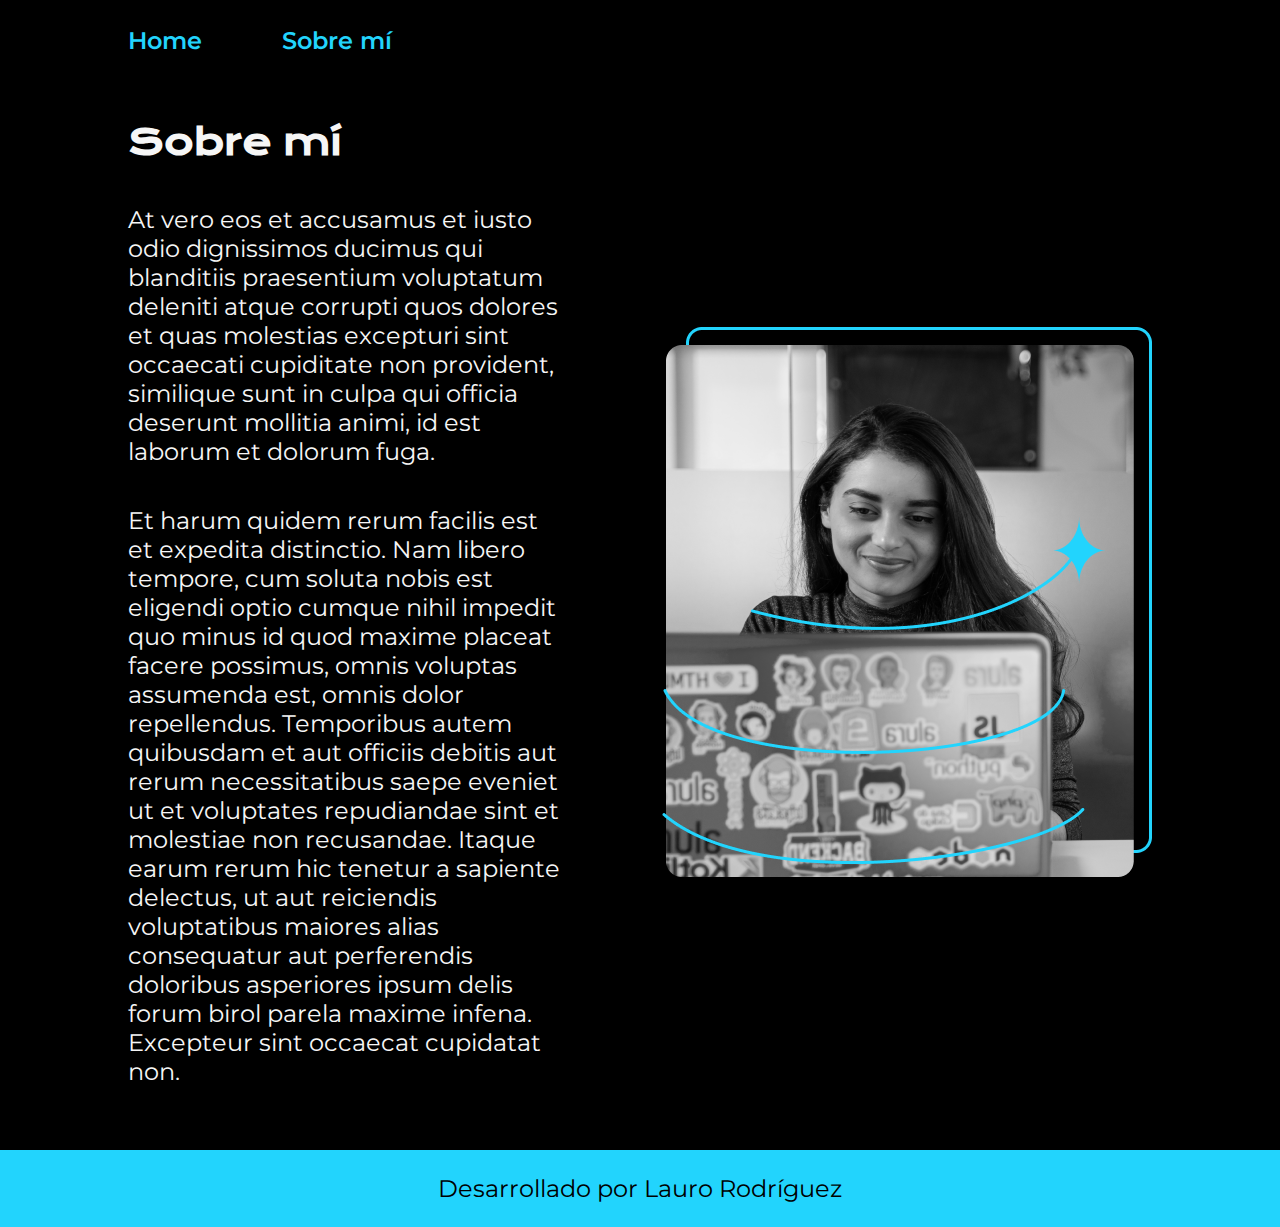
==== about.html @ 9a3cf5bb "Borrador portafolio" ====
<!DOCTYPE html>
<html lang="es-mx">
<head>
    <meta charset="UTF-8">
    <meta name="viewport" content="width=device-width, initial-scale=1.0">
    <title>Sobre mí</title>
    <link rel="stylesheet" href="./styles/style.css">
</head>
<body>
    <header class="header">
        <nav class="header__menu">
            <a class="header__menu__link" href="index.html">Home</a>
            <a class="header__menu__link" href="about.html">Sobre mí</a>
        </nav>
    </header>
    <main class="presentacion">
        <section class="presentacion__contenido">
            <h1 class="presentacion__contenido__titulo">Sobre mí</h1>
            <p class="presentacion__contenido_texto">At vero eos et accusamus et iusto odio dignissimos ducimus qui blanditiis 
                praesentium voluptatum deleniti atque corrupti quos dolores et quas molestias 
                excepturi sint occaecati cupiditate non provident, similique sunt in culpa qui 
                officia deserunt mollitia animi, id est laborum et dolorum fuga.</p>
            <p class="presentacion__contenido_texto">Et harum quidem rerum facilis est et expedita distinctio. Nam libero tempore, cum 
                soluta nobis est eligendi optio cumque nihil impedit quo minus id quod maxime placeat 
                facere possimus, omnis voluptas assumenda est, omnis dolor repellendus. Temporibus autem 
                quibusdam et aut officiis debitis aut rerum necessitatibus saepe eveniet ut et voluptates 
                repudiandae sint et molestiae non recusandae. Itaque earum rerum hic tenetur a sapiente 
                delectus, ut aut reiciendis voluptatibus maiores alias consequatur aut perferendis doloribus 
                asperiores ipsum delis forum birol parela maxime infena. Excepteur sint occaecat cupidatat 
                non.</p>
        </section>
        <img class="presentacion__imagen" src="./assets/Imagem.png" alt="Imagen de Ana García trabajando">
    </main> 
    <footer class="footer">
        <p>Desarrollado por Lauro Rodríguez</p>
    </footer>  
</body>
</html>
---- styles/style.css ----
@import url('https://fonts.googleapis.com/css2?family=Krona+One&family=Montserrat:ital,wght@0,100..900;1,100..900&display=swap');
* {
    padding: 0%;
    margin: 0%;
}

:root {
    --color-primario:#000000;
    --color-secundario: #F6F6F6;
    --color-terciario: #22D4FD;
    --color-hover: #272727;

    --fuente-montserrat: "Montserrat", serif;
    --fuente-krona: "Krona One", serif;
}

.header {
    padding: 2% 0% 0% 10%;
}

.header__menu {
    display: flex;
    gap: 80px;

}

.header__menu__link {
    font-family: var(--fuente-montserrat);
    font-size: 1.5rem;
    font-weight: 600;
    color: var(--color-terciario);
    text-decoration: none;
}
body {  
    background-color: var(--color-primario);
    color: var(--color-secundario);
    box-sizing: border-box;
}

.presentacion {
    display: flex;
    align-items: center;
    padding: 5% 10%;
    justify-content: space-between;
    gap: 96px;
}

.presentacion__contenido {
    width: 50%;
    display: flex;
    flex-direction: column;
    gap: 40px;
}

.presentacion__contenido__titulo {
    font-size: 2.25rem;
    font-family: var(--fuente-krona);
}

.titulo_destaque {
    color: var(--color-terciario);
}

.presentacion__contenido_texto {
    font-size: 1.5rem;
    font-family: var(--fuente-montserrat);
}

.presentacion__contenido__enlaces {
    display: flex;
    justify-content: space-between;
    flex-direction: column;
    align-items: center;
    gap: 32px;
}

.presentacion__contenido__enlaces__link {
    width: 50%;
    text-align: center;
    padding: 16px 0px;
    border-radius: 8px;
    font-family: var(--fuente-montserrat);
    font-size: 1.5rem;
    font-weight: 600;
    text-decoration: none;
    color: var(--color-secundario);
    border: 2px solid var(--color-terciario);
    display: flex;
    justify-content: center;
    gap: 10px;
}

.presentacion__contenido__enlaces__link:hover {
    background-color: var(--color-hover);
}

.presentacion__contenido__enlaces__subtitulo {
    font-family: var(--fuente-krona);
    font-size: 1.5rem;
    font-weight: 400;
}

.presentacion__imagen {
    width: 50%;
}

.footer {
    background-color: var(--color-terciario);
    padding: 24px;
    color: var(--color-primario);
    text-align: center;
    font-family: "Montserrat", serif;
    font-size: 24px;
    font-weight: 400;
}

@media (max-width: 1000px) {
    .header{
        padding: 10%;
    }
    .header__menu{
        justify-content: center;
    }
    .presentacion{
        flex-direction: column-reverse;
        padding: 5%;
    }
    .presentacion__contenido{
        width: auto;
    }
    .presentacion__imagen{
        width: 75%;
    }
}
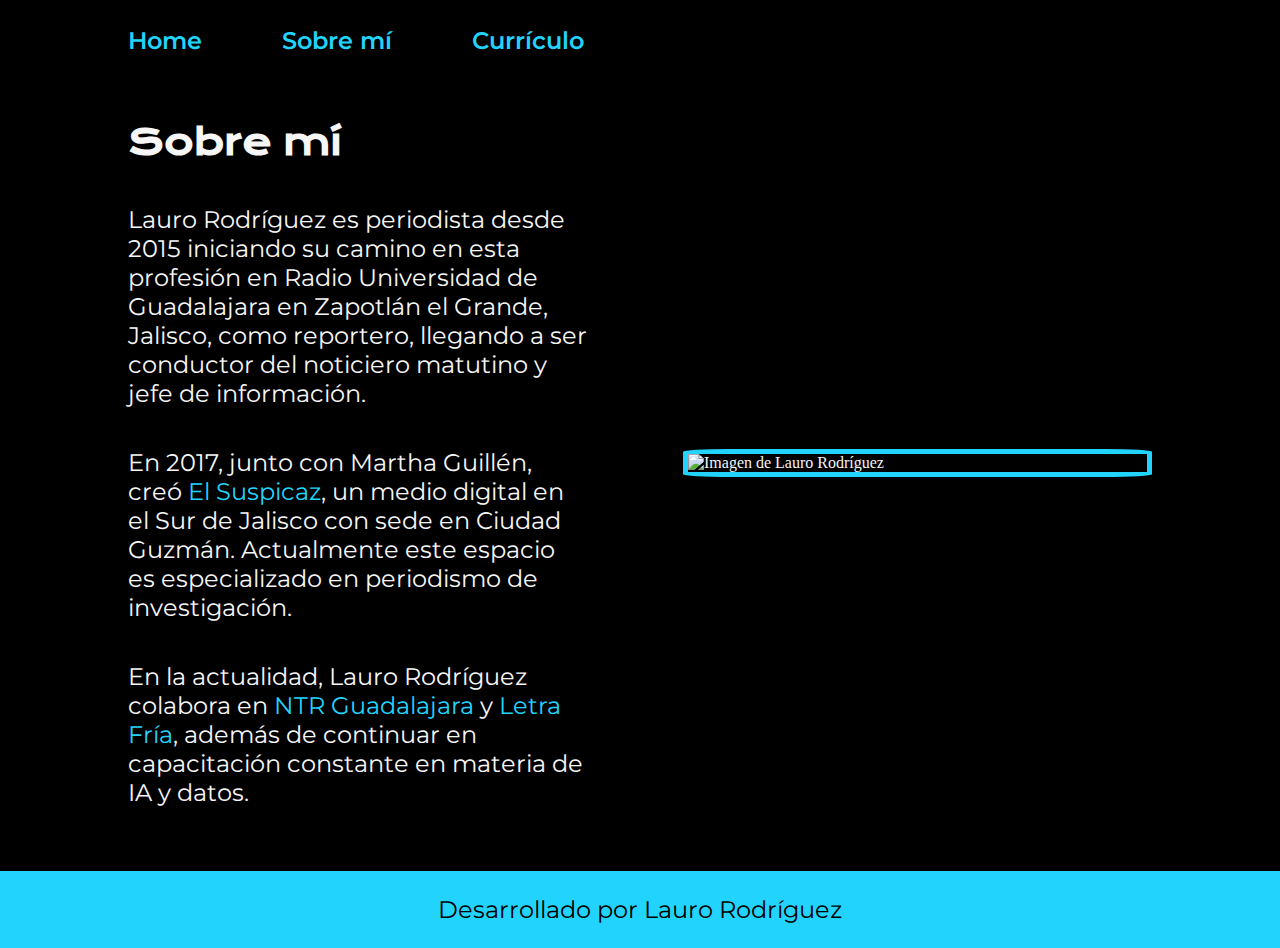
==== commit 756ca97a: "actualización portafolio Lauro enero 2025" ====
--- a/about.html
+++ b/about.html
@@ -11,25 +11,25 @@
         <nav class="header__menu">
             <a class="header__menu__link" href="index.html">Home</a>
             <a class="header__menu__link" href="about.html">Sobre mí</a>
+            <a class="header__menu__link" href="cv.html">Currículo</a>
         </nav>
     </header>
     <main class="presentacion">
         <section class="presentacion__contenido">
             <h1 class="presentacion__contenido__titulo">Sobre mí</h1>
-            <p class="presentacion__contenido_texto">At vero eos et accusamus et iusto odio dignissimos ducimus qui blanditiis 
-                praesentium voluptatum deleniti atque corrupti quos dolores et quas molestias 
-                excepturi sint occaecati cupiditate non provident, similique sunt in culpa qui 
-                officia deserunt mollitia animi, id est laborum et dolorum fuga.</p>
-            <p class="presentacion__contenido_texto">Et harum quidem rerum facilis est et expedita distinctio. Nam libero tempore, cum 
-                soluta nobis est eligendi optio cumque nihil impedit quo minus id quod maxime placeat 
-                facere possimus, omnis voluptas assumenda est, omnis dolor repellendus. Temporibus autem 
-                quibusdam et aut officiis debitis aut rerum necessitatibus saepe eveniet ut et voluptates 
-                repudiandae sint et molestiae non recusandae. Itaque earum rerum hic tenetur a sapiente 
-                delectus, ut aut reiciendis voluptatibus maiores alias consequatur aut perferendis doloribus 
-                asperiores ipsum delis forum birol parela maxime infena. Excepteur sint occaecat cupidatat 
-                non.</p>
+            <p class="presentacion__contenido_texto">Lauro Rodríguez es periodista desde 2015 iniciando su 
+                camino en esta profesión en Radio Universidad de Guadalajara en Zapotlán el Grande, Jalisco,
+                como reportero, llegando a ser conductor del noticiero matutino y jefe de información.</p>
+            <p class="presentacion__contenido_texto">En 2017, junto con Martha Guillén, creó 
+                <a class="link_interior" href="https://elsuspicaz.com/">El Suspicaz</a>, 
+                un medio digital en el Sur de Jalisco con sede en Ciudad Guzmán. Actualmente este espacio 
+                es especializado en periodismo de investigación.</p>
+            <p class="presentacion__contenido_texto">En la actualidad, Lauro Rodríguez colabora en
+                <a class="link_interior" href="https://www.ntrguadalajara.com/">NTR Guadalajara</a> 
+                y <a class="link_interior" href="https://letrafria.com/">Letra Fría</a>, 
+                además de continuar en capacitación constante en materia de IA y datos.</p>
         </section>
-        <img class="presentacion__imagen" src="./assets/Imagem.png" alt="Imagen de Ana García trabajando">
+        <img class="presentacion__imagen" src="./assets/lauro-rodriguez-2.JPG" alt="Imagen de Lauro Rodríguez">
     </main> 
     <footer class="footer">
         <p>Desarrollado por Lauro Rodríguez</p>
--- a/styles/style.css
+++ b/styles/style.css
@@ -57,13 +57,36 @@
     font-family: var(--fuente-krona);
 }
 
-.titulo_destaque {
+.texto_destaque {
     color: var(--color-terciario);
 }
 
 .presentacion__contenido_texto {
     font-size: 1.5rem;
     font-family: var(--fuente-montserrat);
+}
+
+.presentacion__contenido__titulo2 {
+    font-size: 1.5rem;
+    font-family: var(--fuente-montserrat);
+}
+
+.link_interior {
+    color: var(--color-terciario);
+    text-decoration: none;
+}
+
+.link_interior:hover {
+    background-color: var(--color-secundario);
+    color: var(--color-hover);
+}
+
+.presentacion__lista {
+    font-family: var(--fuente-montserrat);
+    font-size: 1rem;
+    display: flex;
+    flex-direction: column;
+    gap: 20px;
 }
 
 .presentacion__contenido__enlaces {
@@ -102,6 +125,8 @@
 
 .presentacion__imagen {
     width: 50%;
+    border: solid var(--color-terciario) 5px;
+    border-radius: 10%;
 }
 
 .footer {
@@ -120,6 +145,10 @@
     }
     .header__menu{
         justify-content: center;
+        gap: 30px;
+    }
+    .header__menu__link{
+        font-size: 1rem;
     }
     .presentacion{
         flex-direction: column-reverse;
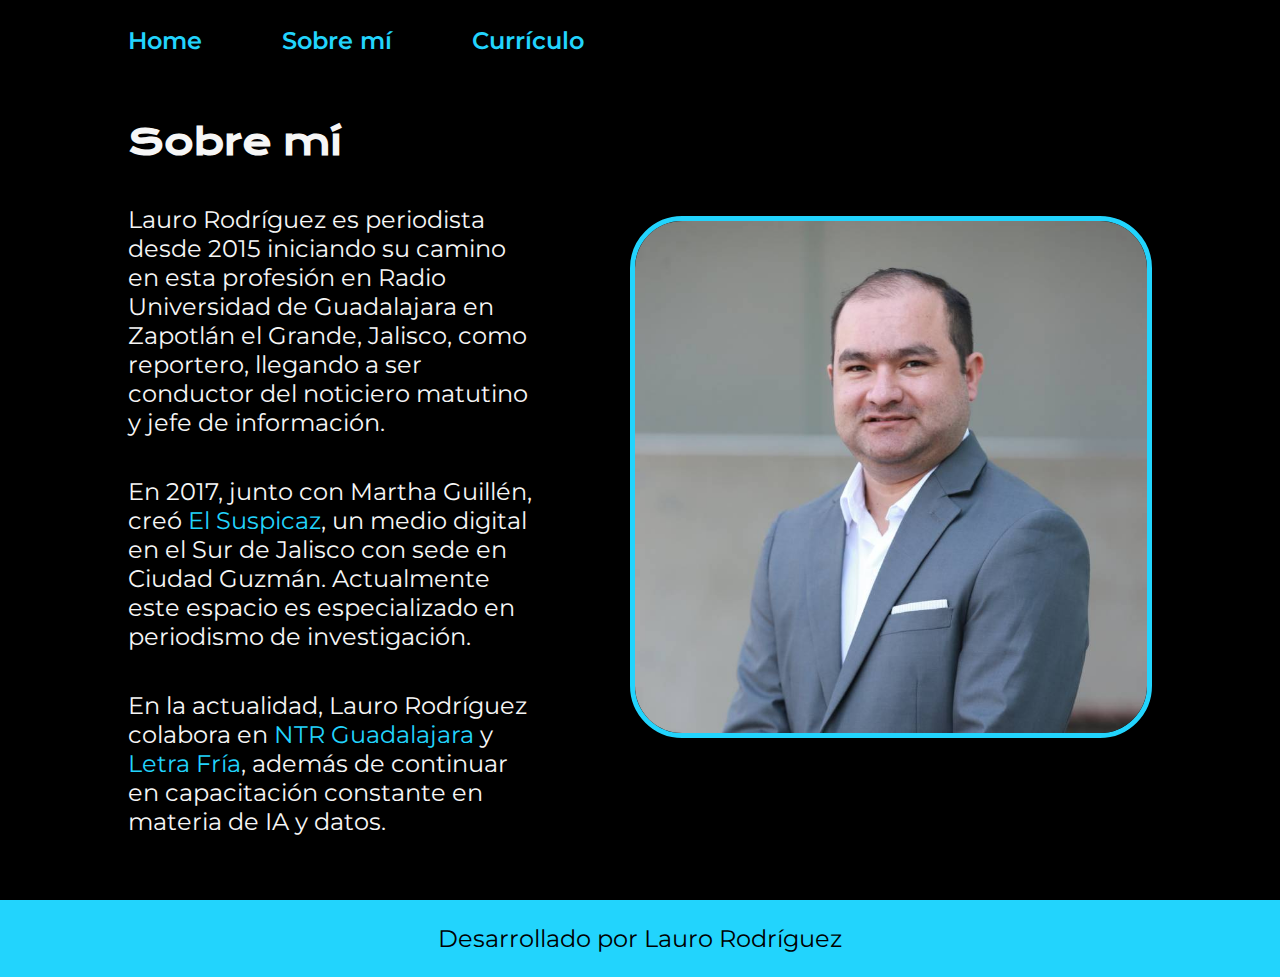
==== commit 51829b22: "Ajuste imagen about" ====
--- a/about.html
+++ b/about.html
@@ -29,7 +29,7 @@
                 y <a class="link_interior" href="https://letrafria.com/">Letra Fría</a>, 
                 además de continuar en capacitación constante en materia de IA y datos.</p>
         </section>
-        <img class="presentacion__imagen" src="./assets/lauro-rodriguez-2.JPG" alt="Imagen de Lauro Rodríguez">
+        <img class="presentacion__imagen" src="./assets/lauro-rodriguez-2.jpg" alt="Imagen de Lauro Rodríguez">
     </main> 
     <footer class="footer">
         <p>Desarrollado por Lauro Rodríguez</p>
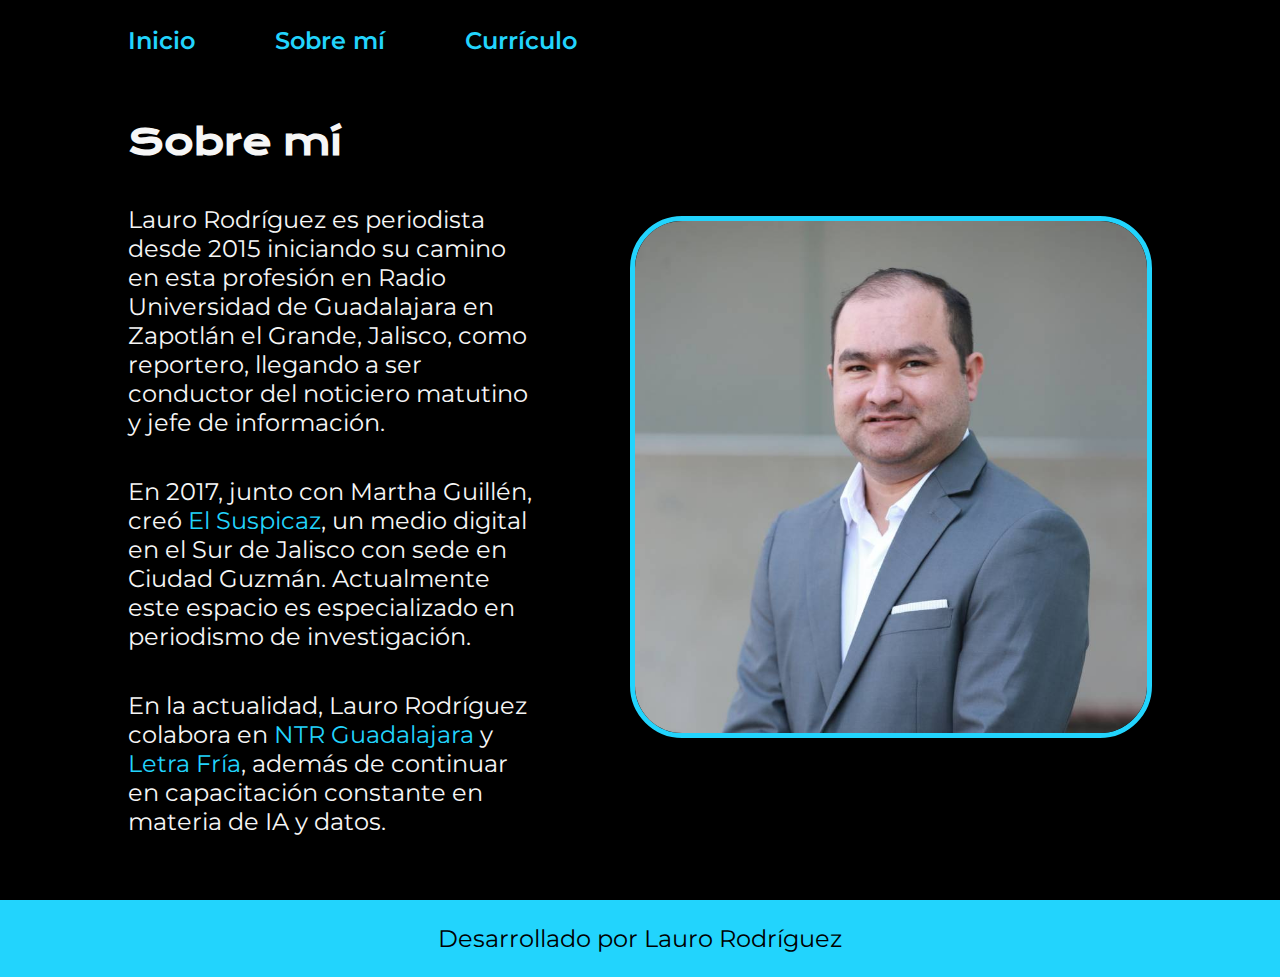
==== commit f65feda3: "ajuste about" ====
--- a/about.html
+++ b/about.html
@@ -9,7 +9,7 @@
 <body>
     <header class="header">
         <nav class="header__menu">
-            <a class="header__menu__link" href="index.html">Home</a>
+            <a class="header__menu__link" href="index.html">Inicio</a>
             <a class="header__menu__link" href="about.html">Sobre mí</a>
             <a class="header__menu__link" href="cv.html">Currículo</a>
         </nav>
